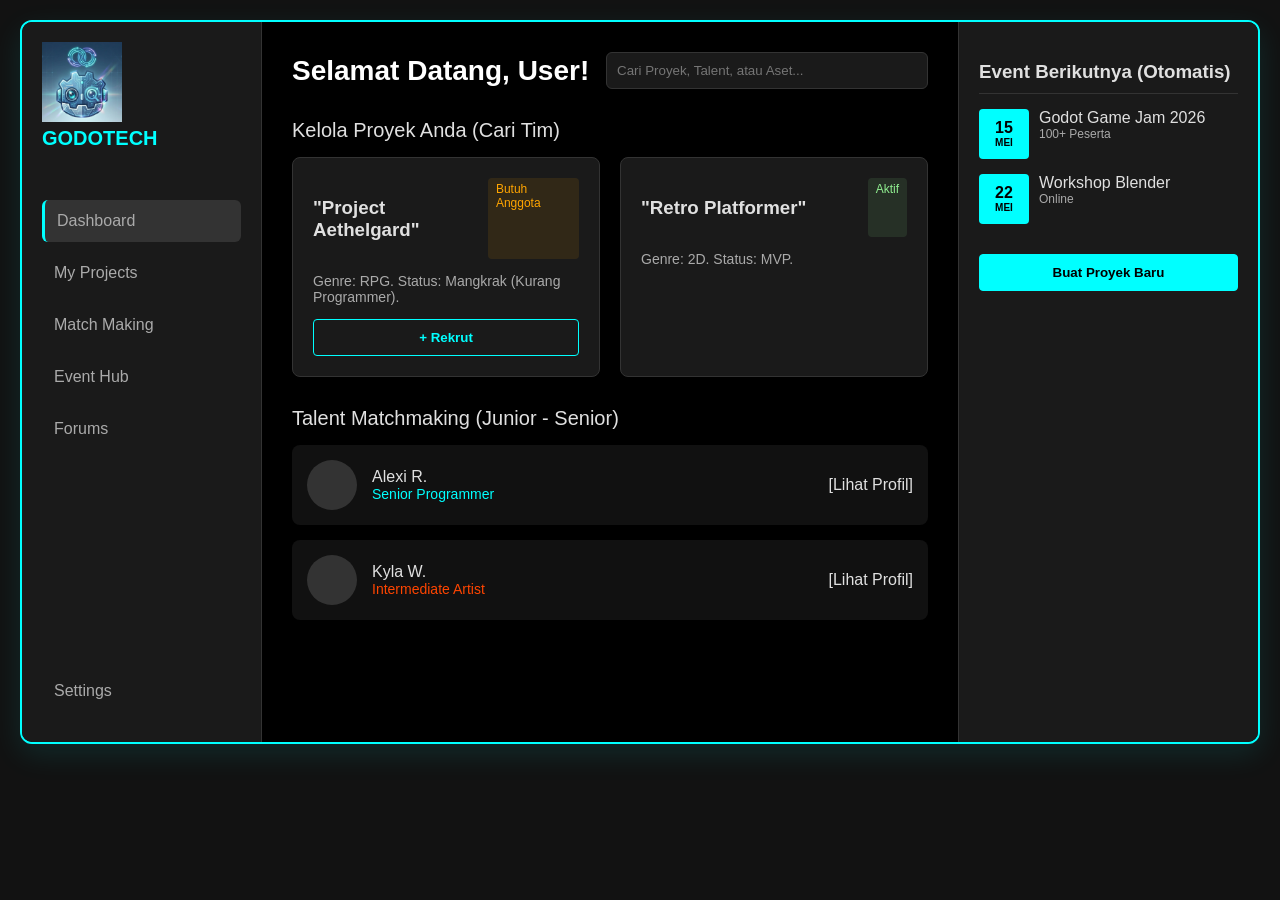
==== frontend/index.html @ d691fccf "rancangan awal" ====
<!DOCTYPE html>
<html lang="id">
<head>
    <meta charset="UTF-8">
    <title>GodoTech</title>
    <link rel="stylesheet" href="style.css"/>
</head>
<body>

<div class="window">

    <div class="sidebar">
        <div class="logo">
            <img src="GodoTech.png" width="80px" height="80px"/>
            GodoTech
        </div>

        <a href="#" class="nav-link active" data-page="dashboard">Dashboard</a>
        <a href="#" class="nav-link" data-page="my-projects">My Projects</a>
        <a href="#" class="nav-link" data-page="matchmaking">Match Making</a>
        <a href="#" class="nav-link" data-page="event-hub">Event Hub</a>
        <a href="#" class="nav-link" data-page="forums">Forums</a>
        <div style="flex-grow: 1;"></div>

        <a href="#" class="nav-link" data-page="settings">Settings</a>
    </div>

    <div class="main-content">
        <div id="page-dashboard" class="page active">
        <div class="header">

                <h1>Selamat Datang, User!</h1>
            <input type="text" class="search-bar" placeholder="Cari Proyek, Talent, atau Aset...">
        </div>

        <div class="section-title">Kelola Proyek Anda (Cari Tim)</div>
        <div class="project-grid">
            <div class="card">
                <div style="display: flex; justify-content: space-between; margin-bottom: 10px;">
                    <h3>"Project Aethelgard"</h3>
                    <span class="status-tag">Butuh Anggota</span>
                </div>
                <p style="font-size: 14px; color: #AAA;">Genre: RPG. Status: Mangkrak (Kurang Programmer).</p>
                <button class="btn">+ Rekrut</button>
            </div>
            <div class="card">
                <div style="display: flex; justify-content: space-between; margin-bottom: 10px;">
                    <h3>"Retro Platformer"</h3>
                    <span class="status-tag" style="color: lightgreen; background-color: rgba(144,238,144,0.1);">Aktif</span>
                </div>
                <p style="font-size: 14px; color: #AAA;">Genre: 2D. Status: MVP.</p>
            </div>
        </div>

        <div class="section-title">Talent Matchmaking (Junior - Senior)</div>
        <div class="talent-list">
            <div class="talent-item">
                <div class="avatar-placeholder"></div>
                <div>
                    <div>Alexi R.</div>
                    <div class="badge-dev">Senior Programmer</div>
                </div>
                <div style="text-align: right;">[Lihat Profil]</div>
            </div>
            <div class="talent-item">
                <div class="avatar-placeholder"></div>
                <div>
                    <div>Kyla W.</div>
                    <div class="badge-art">Intermediate Artist</div>
                </div>
                <div style="text-align: right;">[Lihat Profil]</div>
            </div>
        </div>
    </div>









        <div id="page-my-projects" class="page">
            <h1>Proyek Saya</h1>
            <button class="btn">+ Proyek Baru</button>
            <div class="project-grid"></div>
                </div>







        <div id="page-matchmaking" class="page">
            <h1>Matchmaking</h1>
            <div class="filters">
                <button class="btn">Programmer</button>
                <button class="btn">Artist 2D</button>
                <button class="btn">Artist 3D</button>
            </div>
            <div class="talent-list"></div>
                </div>

        <div id="page-settings" class="page">
            <h1>Pengaturan Profil</h1>
            <p>Status Kemahiran: <span id="user-rank">Beginner</span></p>
            </div>
        </div>
        


    <div class="right-panel">
        <div class="panel-block">
            <h3>Event Berikutnya (Otomatis)</h3>
            <div class="event-item">
                <div class="event-date">15<span style="font-size: 10px;">MEI</span></div>
                <div>
                    <div>Godot Game Jam 2026</div>
                    <div style="font-size: 12px; color: #AAA;">100+ Peserta</div>
        </div>
    </div>

            <div class="event-item">
                <div class="event-date">22<span style="font-size: 10px;">MEI</span></div>
                <div>
                    <div>Workshop Blender</div>
                    <div style="font-size: 12px; color: #AAA;">Online</div>
</div>











            </div>











        </div>

        <div class="panel-block" style="text-align: center;">
            <button class="btn" style="background-color: #00FFFF; color: #000;">Buat Proyek Baru</button>
        </div>
    </div>

</div>

<script src="script.js"></script>
</body>
</html>
---- frontend/style.css ----
/* Setup Dasar & Tema Dark Mode */
        body {
            margin: 0; padding: 20px;
            background-color: #121212;
            font-family: 'Segoe UI', Tahoma, Geneva, Verdana, sans-serif;
            color: #E0E0E0;
            display: flex; justify-content: center;
        }

        /* Container Mockup Browser */
        .window {
            width: 1280px; height: 720px;
            background-color: #000000;
            border-radius: 12px;
            box-shadow: 0 10px 30px rgba(0,255,255,0.1);
            overflow: hidden;
            display: grid;
            grid-template-columns: 240px 1fr 300px; /* Layout 3 Kolom */
            border: 2px solid #00FFFF; /* Border Aksen Neon */
        }

        /* --- 1. SIDEBAR NAVIGATION (Kolom Kiri) --- */
        .sidebar {
            background-color: #1A1A1A;
            padding: 20px;
            border-right: 1px solid #333;
            display: flex; flex-direction: column;
        }

        .logo {
            align-content: center;
            justify-content: center;
            font-size: 20px; font-weight: bold; color: #00FFFF;
            margin-bottom: 50px; text-transform: uppercase;
        }

        .nav-link {
            padding: 12px; margin-bottom: 10px;
            color: #AAA; text-decoration: none;
            border-radius: 6px;
        }

        .page { display: none; }
        .page.active { display: block; }
        .nav-link.active { background: #333; border-left: 3px solid #00FFFF; }
        /* --- 2. MAIN CONTENT (Kolom Tengah) --- */
        .main-content {
            background-color: #000; padding: 30px;
            overflow-y: auto;
        }

        .header {
            display: flex; justify-content: space-between; align-items: center;
            margin-bottom: 30px;
        }

        h1 { font-size: 28px; margin: 0; color: #FFF; }

        .search-bar {
            background-color: #1A1A1A; border: 1px solid #333;
            padding: 10px; border-radius: 6px; color: #E0E0E0; width: 300px;
        }

        /* Section: Your Projects (Proyek Mangkrak -> Dikelola Sini) */
        .section-title { font-size: 20px; margin-bottom: 15px; }

        .project-grid {
            display: grid; grid-template-columns: 1fr 1fr; gap: 20px; margin-bottom: 30px;
        }

        .card {
            background-color: #1A1A1A; padding: 20px; border-radius: 8px; border: 1px solid #333;
        }

        .card:hover { border-color: #00FFFF; transform: translateY(-3px); }

        .status-tag {
            background-color: rgba(255,165,0,0.1); color: orange; font-size: 12px;
            padding: 4px 8px; border-radius: 4px; display: inline-block;
        }

        /* Section: Talent Matchmaking (Cari Partner Kompeten) */
        .talent-list { display: flex; flex-direction: column; gap: 15px; }

        .talent-item {
            display: grid; grid-template-columns: 50px 1fr 150px; align-items: center; gap: 15px;
            background-color: #111; padding: 15px; border-radius: 8px;
        }

        .avatar-placeholder {
            width: 50px; height: 50px; background-color: #333; border-radius: 50%;
        }

        .badge-dev { color: #00FFFF; font-size: 14px; }
        .badge-art { color: #FF4500; font-size: 14px; }

        /* --- 3. RIGHT PANEL (Kolom Kanan) --- */
        .right-panel {
            background-color: #1A1A1A; padding: 20px; border-left: 1px solid #333;
        }

        /* Admin Event Dashboard (Event Berantakan -> Otomatis Sini) */
        .panel-block { margin-bottom: 30px; }

        .panel-block h3 { margin-bottom: 15px; border-bottom: 1px solid #333; padding-bottom: 10px; }

        .event-item {
            display: grid; grid-template-columns: 50px 1fr; gap: 10px; margin-bottom: 15px;
        }

        .event-date {
            background-color: #00FFFF; color: #000; font-weight: bold;
            display: flex; flex-direction: column; align-items: center; justify-content: center;
            border-radius: 4px; height: 50px;
        }

        .btn {
            background-color: transparent; border: 1px solid #00FFFF; color: #00FFFF;
            padding: 10px; border-radius: 4px; cursor: pointer; font-weight: bold; width: 100%;
        }

        .btn:hover { background-color: rgba(0,255,255,0.1); }

        .chat-box {
            position: fixed;
            bottom: 20px;
            right: 20px;
            width: 300px;
            height: 400px;
            background: #1e1e1e;
            border: 1px solid #444;
            display: flex;
            flex-direction: column;
            padding: 10px;
        }
        .chat-messages { flex-grow: 1; overflow-y: auto; margin-bottom: 10px; font-size: 12px; }
        .chat-header { font-weight: bold; margin-bottom: 10px; color: #00FFFF; }
        #chat-input { padding: 5px; background: #333; color: white; border: none; }
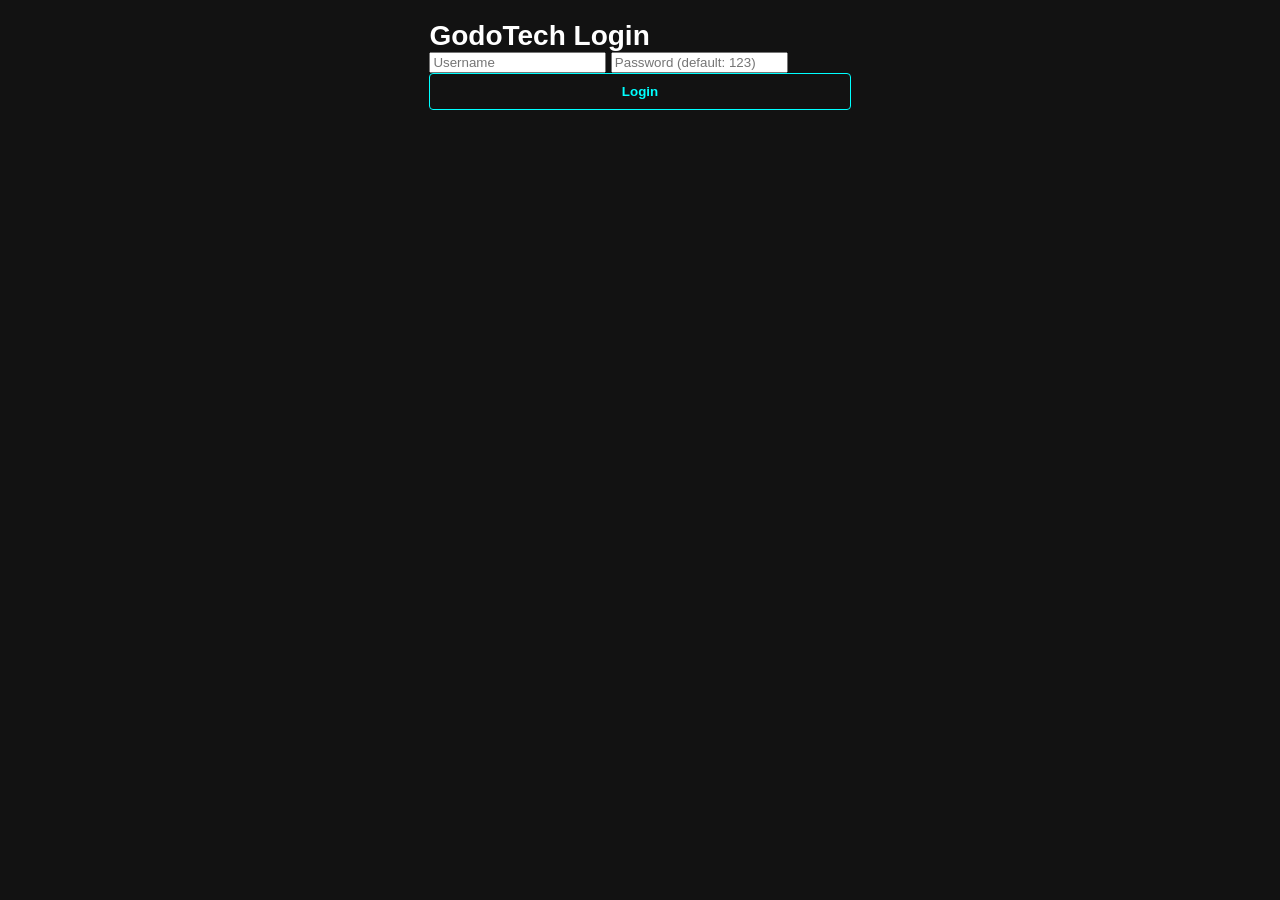
==== commit 758a4baf: "nambah login dan matchmaking" ====
--- a/frontend/index.html
+++ b/frontend/index.html
@@ -7,8 +7,16 @@
 </head>
 <body>
 
-<div class="window">
+<div id="page-login" class="page active">
+    <div class="login-container">
+        <h1>GodoTech Login</h1>
+        <input type="text" id="login-user" placeholder="Username">
+        <input type="password" id="login-pass" placeholder="Password (default: 123)">
+        <button class="btn" onclick="handleLogin()">Login</button>
+    </div>
+</div>
 
+<div class="window" id="main-app" style="display: none;">
     <div class="sidebar">
         <div class="logo">
             <img src="GodoTech.png" width="80px" height="80px"/>
@@ -34,7 +42,7 @@
         </div>
 
         <div class="section-title">Kelola Proyek Anda (Cari Tim)</div>
-        <div class="project-grid">
+        <div class="project-grid" id="dashboard-projects">
             <div class="card">
                 <div style="display: flex; justify-content: space-between; margin-bottom: 10px;">
                     <h3>"Project Aethelgard"</h3>
@@ -73,14 +81,6 @@
         </div>
     </div>
 
-
-
-
-
-
-
-
-
         <div id="page-my-projects" class="page">
             <h1>Proyek Saya</h1>
             <button class="btn">+ Proyek Baru</button>
@@ -96,11 +96,12 @@
         <div id="page-matchmaking" class="page">
             <h1>Matchmaking</h1>
             <div class="filters">
-                <button class="btn">Programmer</button>
-                <button class="btn">Artist 2D</button>
-                <button class="btn">Artist 3D</button>
+                <!-- Pastikan class-nya .filter-btn -->
+                <button class="btn filter-btn" data-role="all">All</button>
+                <button class="btn filter-btn" data-role="Programmer">Programmer</button>
+                <button class="btn filter-btn" data-role="2D Artist">2D Artist</button>
             </div>
-            <div class="talent-list"></div>
+            <div class="talent-list" id="matchmaking-list"></div>
                 </div>
 
         <div id="page-settings" class="page">
@@ -108,7 +109,7 @@
             <p>Status Kemahiran: <span id="user-rank">Beginner</span></p>
             </div>
         </div>
-        
+
 
 
     <div class="right-panel">
@@ -128,28 +129,7 @@
                     <div>Workshop Blender</div>
                     <div style="font-size: 12px; color: #AAA;">Online</div>
 </div>
-
-
-
-
-
-
-
-
-
-
-
             </div>
-
-
-
-
-
-
-
-
-
-
 
         </div>
 
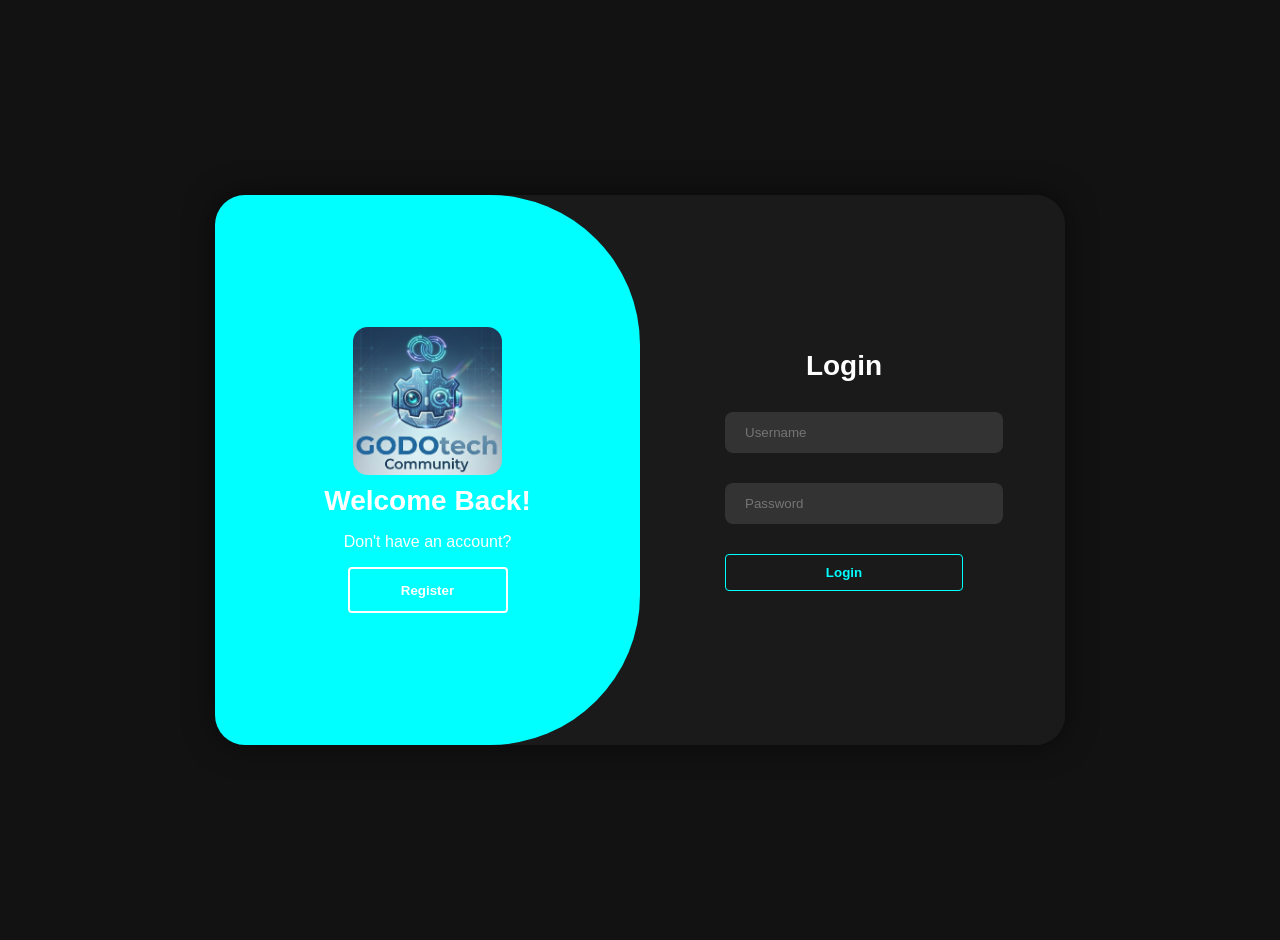
==== commit 51b971d3: "update fitur login 🫠" ====
--- a/frontend/index.html
+++ b/frontend/index.html
@@ -9,12 +9,53 @@
 
 <div id="page-login" class="page active">
     <div class="login-container">
-        <h1>GodoTech Login</h1>
-        <input type="text" id="login-user" placeholder="Username">
-        <input type="password" id="login-pass" placeholder="Password (default: 123)">
-        <button class="btn" onclick="handleLogin()">Login</button>
-    </div>
-</div>
+        <div class="container">
+            <!-- Login Form -->
+            <div class="form-box login">
+                <form id="login-form">
+                    <h1>Login</h1>
+                    <div class="input-box"><input type="text" id="login-user" placeholder="Username" required><i class='bx bxs-user'></i></div>
+                    <div class="input-box"><input type="password" id="login-pass" placeholder="Password" required><i class='bx bxs-lock-alt'></i></div>
+                    <button type="button" class="btn" onclick="handleLogin()">Login</button>
+                </form>
+            </div>
+            <!-- Register Form -->
+            <div class="form-box register">
+                <form id="register-form">
+                    <h1>Registration</h1>
+                    <div class="input-box"><input type="text" id="reg-user" placeholder="Username" required><i class='bx bxs-user'></i></div>
+                    <div class="input-box"><input type="email" id="reg-email" placeholder="Email" required><i class='bx bxs-envelope'></i></div>
+                    <div class="input-box"><input type="password" id="reg-pass" placeholder="Password" required><i class='bx bxs-lock-alt'></i></div>
+                    <div class="input-box">
+                        <select id="reg-role" style="width:100%; padding:13px; background:#333; color:#fff; border:none; border-radius:8px;">
+                            <option value="Programmer">Programmer</option>
+                            <option value="2D Artist">2D Artist</option>
+                            <option value="3D Artist">3D Artist</option>
+                            <option value="Game Designer">Game Designer</option>
+                            <option value="Sound Designer">Sound Designer</option>
+            </select>
+            </div>
+                    <button type="submit" class="btn">Register</button>
+                </form>
+        </div>
+            <!-- Toggle Box -->
+            <div class="toggle-box">
+                <div class="toggle-panel toggle-left">
+                    <img class="logo-login" src="godotech_community.png" width="35%"/>
+                    <h1>Welcome Back!</h1>
+                    <p>Don't have an account?</p>
+                    <button class="btn register-btn">Register</button>
+                </div>
+                <div class="toggle-panel toggle-right">
+                    <img class="logo-login" src="godotech_community.png" width="35%"/>
+                    <h1>Hello, Welcome!</h1>
+                    <p>Already have an account?</p>
+                    <button class="btn login-btn">Login</button>
+        </div>
+    </div>
+</div>
+            </div>
+        </div>
 
 <div class="window" id="main-app" style="display: none;">
     <div class="sidebar">
@@ -28,6 +69,7 @@
         <a href="#" class="nav-link" data-page="matchmaking">Match Making</a>
         <a href="#" class="nav-link" data-page="event-hub">Event Hub</a>
         <a href="#" class="nav-link" data-page="forums">Forums</a>
+        <a href="#" class="nav-link" data-page="chat">Chat</a>
         <div style="flex-grow: 1;"></div>
 
         <a href="#" class="nav-link" data-page="settings">Settings</a>
@@ -39,7 +81,7 @@
 
                 <h1>Selamat Datang, User!</h1>
             <input type="text" class="search-bar" placeholder="Cari Proyek, Talent, atau Aset...">
-        </div>
+</div>
 
         <div class="section-title">Kelola Proyek Anda (Cari Tim)</div>
         <div class="project-grid" id="dashboard-projects">
@@ -47,15 +89,15 @@
                 <div style="display: flex; justify-content: space-between; margin-bottom: 10px;">
                     <h3>"Project Aethelgard"</h3>
                     <span class="status-tag">Butuh Anggota</span>
-                </div>
+        </div>
                 <p style="font-size: 14px; color: #AAA;">Genre: RPG. Status: Mangkrak (Kurang Programmer).</p>
                 <button class="btn">+ Rekrut</button>
-            </div>
+    </div>
             <div class="card">
                 <div style="display: flex; justify-content: space-between; margin-bottom: 10px;">
                     <h3>"Retro Platformer"</h3>
                     <span class="status-tag" style="color: lightgreen; background-color: rgba(144,238,144,0.1);">Aktif</span>
-                </div>
+</div>
                 <p style="font-size: 14px; color: #AAA;">Genre: 2D. Status: MVP.</p>
             </div>
         </div>
@@ -86,12 +128,6 @@
             <button class="btn">+ Proyek Baru</button>
             <div class="project-grid"></div>
                 </div>
-
-
-
-
-
-
 
         <div id="page-matchmaking" class="page">
             <h1>Matchmaking</h1>
@@ -105,10 +141,32 @@
                 </div>
 
         <div id="page-settings" class="page">
-            <h1>Pengaturan Profil</h1>
-            <p>Status Kemahiran: <span id="user-rank">Beginner</span></p>
-            </div>
-        </div>
+            <div class="header"><h1>Pengaturan Profil</h1></div>
+            <div class="card">
+                <p>Status Kemahiran: <span id="user-rank" class="status-tag">Beginner</span></p>
+                <button class="btn" style="color: red; border-color: red;" onclick="handleLogout()">Logout</button>
+            </div>
+        </div>
+
+
+            <div id="page-chat" class="page">
+                <div class="header"><h1>Chat Room</h1></div>
+                <select id="room-selector" onchange="changeRoom(this.value)">
+                <option value="global">Global</option>
+                <option value="programmer">Programmer</option>
+                <option value="artist">Artist</option>
+            </select>
+            <div class="msger" id="chat-window">
+                <header class="msger-header"><div class="msger-header-title">Chat</div></header>
+                <main class="msger-chat" id="chat-messages"></main>
+                <form class="msger-inputarea" id="chat-form">
+                    <input type="text" class="msger-input" id="chat-input" placeholder="Enter message...">
+                    <button type="submit" class="msger-send-btn">Send</button>
+                </form>
+            </div>
+        </div>
+    </div>
+
 
 
 
@@ -140,6 +198,7 @@
 
 </div>
 
+
 <script src="script.js"></script>
 </body>
 </html>
--- a/frontend/style.css
+++ b/frontend/style.css
@@ -34,6 +34,11 @@
             margin-bottom: 50px; text-transform: uppercase;
         }
 
+        .logo-login{
+            border-radius: 10%;
+            margin-bottom: 10px;
+        }
+
         .nav-link {
             padding: 12px; margin-bottom: 10px;
             color: #AAA; text-decoration: none;
@@ -47,6 +52,7 @@
         .main-content {
             background-color: #000; padding: 30px;
             overflow-y: auto;
+            width: 60%;
         }
 
         .header {
@@ -137,3 +143,72 @@
         .chat-header { font-weight: bold; margin-bottom: 10px; color: #00FFFF; }
         #chat-input { padding: 5px; background: #333; color: white; border: none; }
 
+/* --- Chat Styles Integrasi --- */
+.msger {
+    display: flex; flex-direction: column;
+    height: 500px;
+    background: #1A1A1A;
+    border: 1px solid #333; border-radius: 8px;
+    overflow: hidden;
+    margin-top: 20px;
+}
+.msger-header { background: #000; color: #00FFFF; border-bottom: 1px solid #333; padding: 10px; font-weight: bold; }
+.msger-chat { flex: 1; overflow-y: auto; padding: 15px; background: #121212; }
+.msg { display: flex; margin-bottom: 10px; }
+.msg-bubble { max-width: 450px; padding: 15px; border-radius: 15px; background: #333; color: #FFF; }
+.left-msg .msg-bubble { border-bottom-left-radius: 0; }
+.right-msg { flex-direction: row-reverse; }
+.right-msg .msg-bubble { background: #00FFFF; color: #000; border-bottom-right-radius: 0; }
+.msger-inputarea { display: flex; padding: 10px; border-top: 1px solid #333; background: #1A1A1A; }
+.msger-input { flex: 1; padding: 10px; background: #333; border: none; color: white; border-radius: 4px; }
+.msger-send-btn { margin-left: 10px; background: #00FFFF; color: #000; border: none; padding: 10px 20px; border-radius: 4px; cursor: pointer; font-weight: bold; }
+#room-selector { background: #1A1A1A; color: #00FFFF; border: 1px solid #333; padding: 10px; width: 100%; margin-bottom: 10px; border-radius: 4px; }
+
+/* --- Login Styles (Sync dengan Template) --- */
+.login-container {
+    display: flex; justify-content: center; align-items: center; min-height: 100vh;
+}
+.container {
+    position: relative; width: 850px; height: 550px;
+    background: #1A1A1A; border-radius: 30px;
+    box-shadow: 0 0 30px rgba(0, 0, 0, .5);
+    overflow: hidden;
+}
+form{width: 70%;}
+.form-box {
+    position: absolute; right: 0; width: 40%; height: 100%;
+    background: #1A1A1A; display: flex; align-items: center;
+    color: #FFF; text-align: center; 
+    transition: .6s ease-in-out; z-index: 1;
+}
+.container.active .form-box { right: 50%; }
+.form-box.register { visibility: hidden; }
+.container.active .form-box.register { visibility: visible; }
+.input-box { position: relative; margin: 30px 0; }
+.input-box input {
+    width: 100%; padding: 13px 20px; background: #333;
+    border-radius: 8px; border: none; color: #FFF;
+}
+.toggle-box { position: absolute; width: 100%; height: 100%; }
+.toggle-box::before {
+    content: ''; position: absolute; left: -250%; width: 300%;
+    height: 100%; background: #00FFFF; border-radius: 150px;
+    z-index: 2; transition: 1.8s ease-in-out;
+}
+.container.active .toggle-box::before { left: 50%; }
+.toggle-panel {
+    position: absolute; width: 50%; height: 100%;
+    color: #FFF; display: flex; flex-direction: column;
+    justify-content: center; align-items: center; z-index: 2;
+    transition: .6s ease-in-out;
+}
+.toggle-panel.toggle-left { left: 0; transition-delay: 1.2s; }
+.container.active .toggle-panel.toggle-left { left: -50%; transition-delay: .6s; }
+.toggle-panel.toggle-right { right: -50%; transition-delay: .6s; }
+.container.active .toggle-panel.toggle-right { right: 0; transition-delay: 1.2s; }
+.toggle-panel .btn {
+    width: 160px; height: 46px; background: transparent;
+    border: 2px solid #FFF; color: #FFF;
+}
+.toggle-panel .btn:hover { background: #FFF; color: #000; }
+
